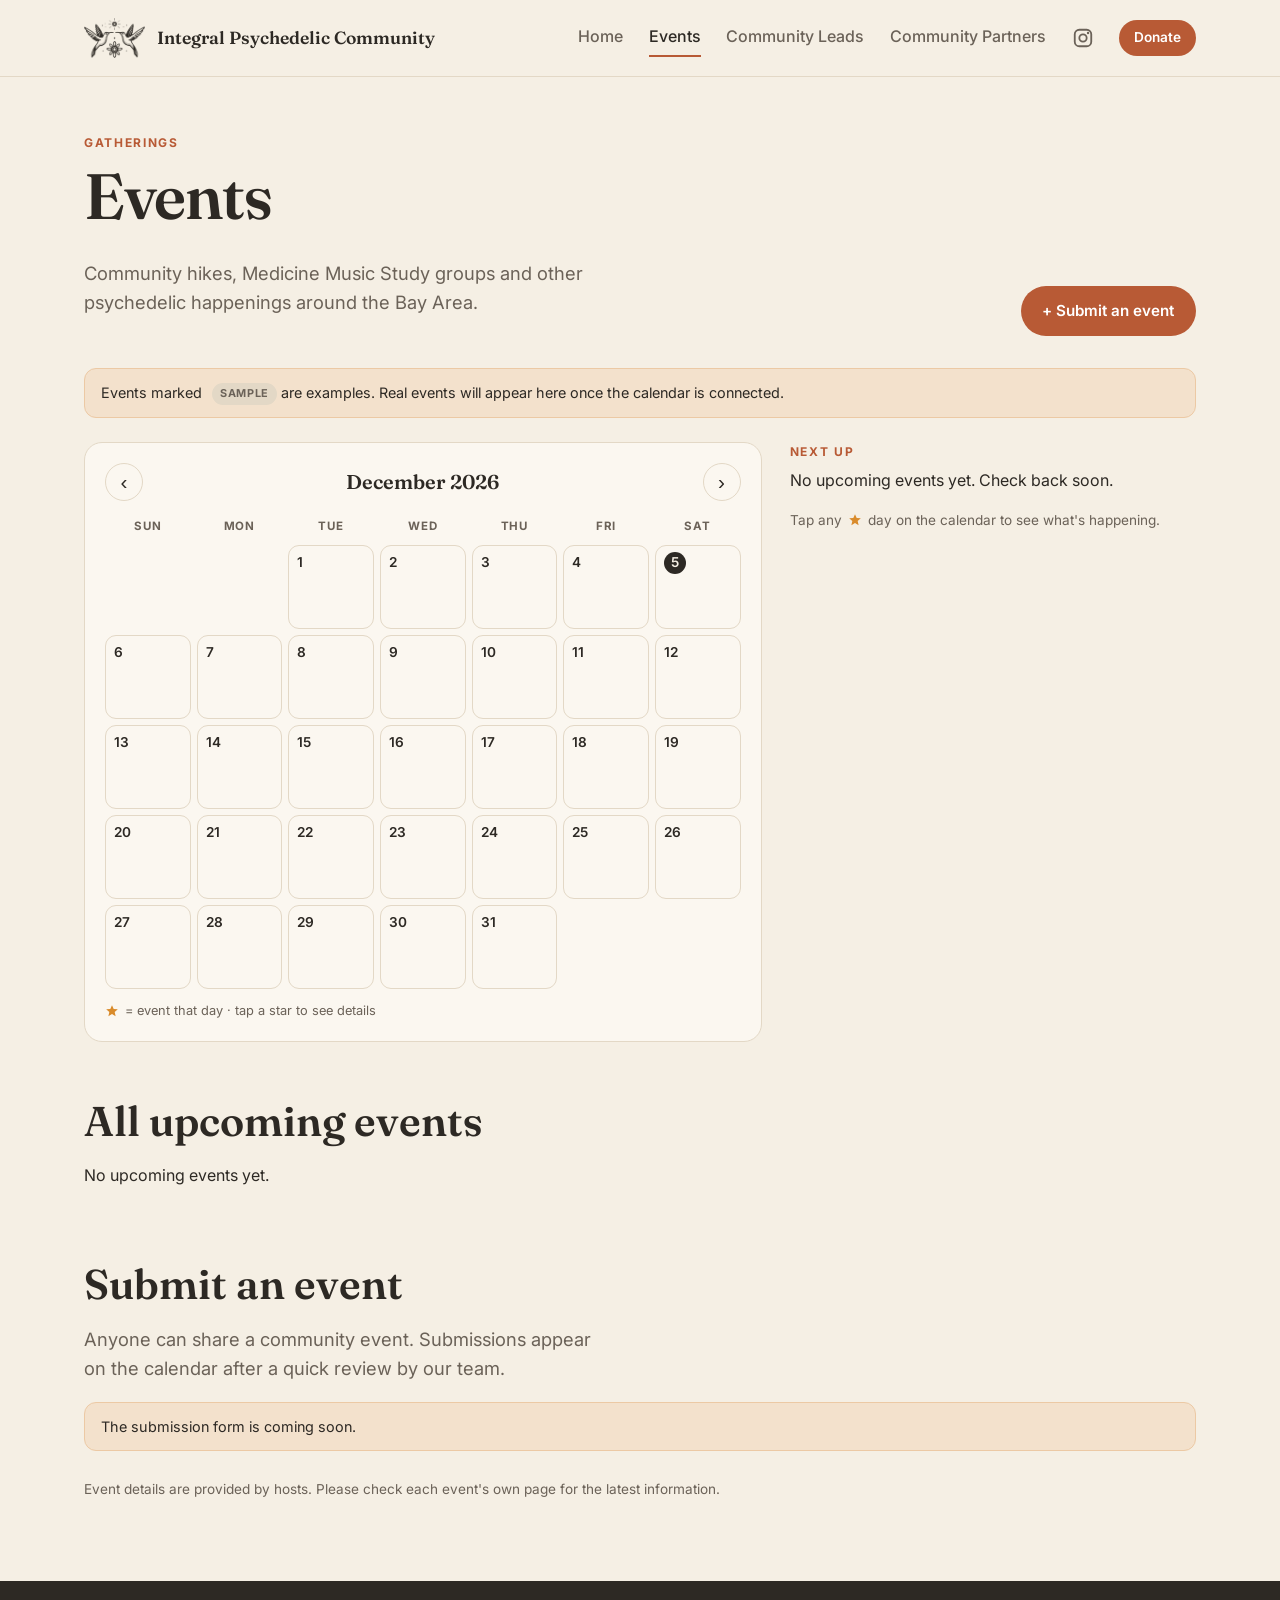
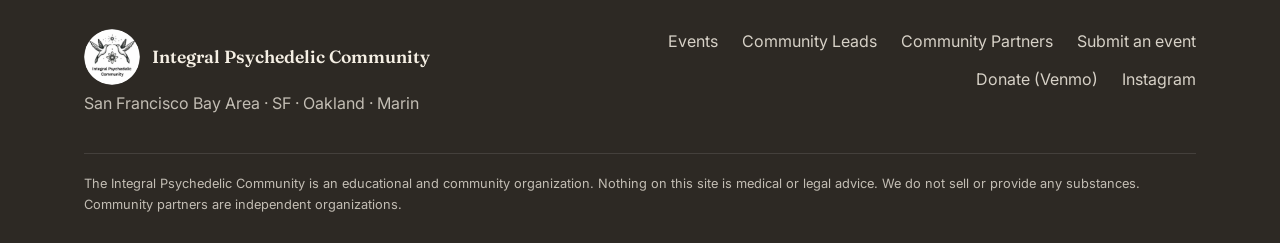
==== events.html @ b9d46e88 "Integral Psychedelic Community website: home, events, leads, partners Co-Authored-By: Devin AI <1582" ====
<!doctype html>
<html lang="en">
<head>
<meta charset="utf-8">
<meta name="viewport" content="width=device-width,initial-scale=1">
<title>Events | Integral Psychedelic Community</title>
<meta name="description" content="Upcoming psychedelic community events in the San Francisco Bay Area: community hikes in SF and Marin, Medicine Music Study groups in Oakland and Marin, and more.">
<meta property="og:type" content="website">
<meta property="og:site_name" content="Integral Psychedelic Community">
<meta property="og:title" content="Events | Integral Psychedelic Community">
<meta property="og:description" content="Upcoming psychedelic community events in the San Francisco Bay Area: community hikes in SF and Marin, Medicine Music Study groups in Oakland and Marin, and more.">
<meta property="og:image" content="assets/og-image.jpg">
<link rel="icon" href="assets/favicon.ico" sizes="any">
<link rel="icon" type="image/png" href="assets/icon-32.png">
<link rel="apple-touch-icon" href="assets/icon-180.png">
<link rel="preconnect" href="https://fonts.googleapis.com"><link rel="preconnect" href="https://fonts.gstatic.com" crossorigin>
<link href="https://fonts.googleapis.com/css2?family=Fraunces:ital,opsz,wght@0,9..144,400;0,9..144,600;1,9..144,400&family=Inter:wght@400;500;600;700&display=swap" rel="stylesheet">
<link rel="stylesheet" href="assets/style.css">
<script src="assets/site.js" defer></script>
</head>
<body>
<header class="site-header"><div class="wrap hdr">
  <a class="brand" href="index.html"><img src="assets/mark.png" alt="" width="61" height="40"><span>Integral Psychedelic Community</span></a>
  <button class="burger" aria-label="Open menu">☰</button>
  <nav class="nav" aria-label="Main"><a href="index.html">Home</a><a href="events.html" aria-current="page">Events</a><a href="leads.html">Community Leads</a><a href="partners.html">Community Partners</a><a class="insta" href="https://www.instagram.com/integral.psych3delic/" target="_blank" rel="noopener" aria-label="Instagram"><svg viewBox="0 0 24 24" width="22" height="22" aria-hidden="true"><rect x="3" y="3" width="18" height="18" rx="5" fill="none" stroke="currentColor" stroke-width="2"/><circle cx="12" cy="12" r="4" fill="none" stroke="currentColor" stroke-width="2"/><circle cx="17.5" cy="6.5" r="1.3" fill="currentColor"/></svg></a><a class="btn btn-sm btn-primary" href="https://venmo.com/u/hummingbirdmagic" target="_blank" rel="noopener">Donate</a></nav>
</div></header>
<main>
<div class="wrap">
  <div class="page-head"><div><p class="eyebrow">Gatherings</p><h1>Events</h1><p class="lede">Community hikes, Medicine Music Study groups and other psychedelic happenings around the Bay Area.</p></div>
  <a class="btn btn-primary" href="#submit">+ Submit an event</a></div>
  <p class="notice">Events marked <span class="tag">Sample</span> are examples. Real events will appear here once the calendar is connected.</p>
  <div class="events-split"><div id="ev-cal"></div><div id="ev-detail" class="detail-panel"></div></div>
  <section class="all-events"><h2>All upcoming events</h2><div class="ev-list" id="ev-all"></div></section>
  <section id="submit" class="all-events"><h2>Submit an event</h2><p class="lede">Anyone can share a community event. Submissions appear on the calendar after a quick review by our team.</p><p class="notice">The submission form is coming soon.</p></section>
  <p class="fine">Event details are provided by hosts. Please check each event's own page for the latest information.</p>
</div>
</main>
<footer class="site-footer"><div class="wrap foot">
  <div><a class="brand" href="index.html"><img src="assets/logo-circle.png" alt="Integral Psychedelic Community logo" width="56" height="56"><span>Integral Psychedelic Community</span></a><p>San Francisco Bay Area · SF · Oakland · Marin</p></div>
  <div class="foot-links"><a href="events.html">Events</a><a href="leads.html">Community Leads</a><a href="partners.html">Community Partners</a><a href="events.html#submit">Submit an event</a><a href="https://venmo.com/u/hummingbirdmagic" target="_blank" rel="noopener">Donate (Venmo)</a><a href="https://www.instagram.com/integral.psych3delic/" target="_blank" rel="noopener">Instagram</a></div>
  <p class="disclaimer">The Integral Psychedelic Community is an educational and community organization. Nothing on this site is medical or legal advice. We do not sell or provide any substances. Community partners are independent organizations.</p>
</div></footer>
</body>
</html>
---- assets/style.css ----
:root{--bg:#f5efe4;--surface:#fbf7f0;--text:#2d2924;--muted:#6b6258;--primary:#b85a35;--primary-ink:#fff;--accent:#b85a35;--sage:#7d8f69;--forest:#3f4a34;--star:#d98b2b;--line:#e3d8c6;--radius:18px;--font-head:"Fraunces",Georgia,serif;--font-body:"Inter",system-ui,sans-serif;--event-bg:#f3e1cc;--shadow:0 10px 30px rgba(80,50,20,.12)}
*{box-sizing:border-box}html{scroll-behavior:smooth}
body{margin:0;background:var(--bg);color:var(--text);font-family:var(--font-body);line-height:1.6;-webkit-font-smoothing:antialiased}
h1,h2,h3,h4{font-family:var(--font-head);line-height:1.15;margin:0 0 .4em;font-weight:600}
h1{font-size:clamp(2.4rem,5.4vw,4rem);letter-spacing:-.02em}h2{font-size:clamp(1.8rem,3.5vw,2.6rem)}h3{font-size:1.25rem}
a{color:inherit}p{margin:0 0 1em}img{max-width:100%;height:auto;display:block}
.wrap{max-width:1160px;margin:0 auto;padding:0 24px}
.eyebrow{text-transform:uppercase;letter-spacing:.14em;font-size:.75rem;font-weight:700;color:var(--accent);margin:0 0 .6em}
.lede{font-size:1.15rem;color:var(--muted);max-width:44ch}
.btn{display:inline-flex;align-items:center;gap:.4em;padding:.7em 1.3em;border-radius:999px;text-decoration:none;font-weight:600;border:2px solid transparent;transition:transform .15s;cursor:pointer;font-size:.95rem;white-space:nowrap}
.btn:hover{transform:translateY(-2px)}
.btn-primary{background:var(--primary);color:var(--primary-ink)}
.btn-ghost{border-color:currentColor;color:var(--text);background:transparent}
.btn-light{background:var(--bg);color:var(--forest)}
.btn-sm{padding:.4em .95em;font-size:.85rem}.btn-lg{padding:.9em 1.6em;font-size:1.05rem}
.site-header{position:sticky;top:0;z-index:10;background:rgba(245,239,228,.92);border-bottom:1px solid var(--line);backdrop-filter:blur(10px)}
.hdr{display:flex;align-items:center;justify-content:space-between;height:76px}
.brand{display:flex;align-items:center;gap:.7em;text-decoration:none;font-family:var(--font-head);font-weight:600;font-size:1.1rem}
.brand img{height:40px;width:auto}
.nav{display:flex;align-items:center;gap:1.6em}
.nav a:not(.btn){text-decoration:none;font-weight:500;color:var(--muted);padding:.3em 0;border-bottom:2px solid transparent}
.nav a[aria-current],.nav a:not(.btn):hover{color:var(--text);border-color:var(--accent)}
.burger{display:none;background:none;border:0;font-size:1.6rem;color:var(--text);cursor:pointer}
.hero{padding:64px 0 40px}
.hero-inner{display:grid;grid-template-columns:1.15fr .85fr;gap:48px;align-items:center}
.cta-row{display:flex;gap:12px;flex-wrap:wrap;margin-top:28px}
.hero-logo{background:var(--surface);border-radius:240px 240px var(--radius) var(--radius);padding:48px 36px 40px;border:1px solid var(--line);box-shadow:var(--shadow)}
.hero-logo img{width:100%;max-width:380px;margin:0 auto}
.mission{margin:80px auto;max-width:860px;text-align:center}
.mission blockquote{margin:0;font-family:var(--font-head);font-style:italic;color:var(--forest);font-size:clamp(1.35rem,2.5vw,1.9rem);line-height:1.4}
.gather{margin:80px 0}
.gather-grid{display:grid;grid-template-columns:repeat(3,1fr);gap:20px;margin-top:24px}
.gather-card{padding:28px;border-radius:var(--radius);background:var(--surface);border:1px solid var(--line)}
.gather-card .ico{font-size:1.7rem;color:var(--sage);display:block;margin-bottom:10px}
.gather-card p{color:var(--muted);margin:0}
.where{display:inline-block;margin-top:12px;font-size:.82rem;font-weight:600;color:var(--sage)}
.cards3{display:grid;grid-template-columns:repeat(3,1fr);gap:20px;margin:80px 0}
.tile{position:relative;display:block;padding:28px;border-radius:var(--radius);background:var(--surface);border:1px solid var(--line);text-decoration:none;transition:transform .2s,box-shadow .2s}
.tile:hover{transform:translateY(-4px);box-shadow:var(--shadow)}
.tile-ico{font-size:1.8rem;color:var(--accent);display:block;margin-bottom:12px;line-height:1}.tile-ico .star{width:30px;height:30px}
.tile p{color:var(--muted);margin:0}.arrow{position:absolute;right:24px;top:24px;font-size:1.3rem;color:var(--accent)}
.row-head{display:flex;justify-content:space-between;align-items:baseline;margin-bottom:20px;gap:12px}.row-head a{color:var(--accent);font-weight:600;text-decoration:none}
.upnext{margin:80px 0}
.ev-list{display:grid;gap:14px}
.ev-card{display:flex;gap:18px;padding:20px;background:var(--surface);border:1px solid var(--line);border-radius:var(--radius)}
.ev-date{flex:none;width:64px;height:72px;border-radius:12px;background:var(--sage);color:#fff;display:flex;flex-direction:column;align-items:center;justify-content:center;line-height:1}
.ev-mon{font-size:.72rem;text-transform:uppercase;letter-spacing:.1em;font-weight:700}.ev-num{font-size:1.7rem;font-weight:700;font-family:var(--font-head)}
.ev-title{font-size:1.15rem;margin:0 0 .2em}.ev-meta{color:var(--accent);font-weight:600;font-size:.88rem;margin:0 0 .5em}.ev-desc{color:var(--muted);margin:0 0 .8em;font-size:.95rem}
.ev-actions{display:flex;gap:8px;flex-wrap:wrap}
.tag{display:inline-block;font-size:.68rem;font-weight:700;letter-spacing:.06em;text-transform:uppercase;padding:2px 8px;border-radius:999px;background:var(--line);color:var(--muted);vertical-align:middle;margin-left:6px;font-family:var(--font-body)}
.cta-band{display:grid;grid-template-columns:repeat(3,1fr);gap:28px;margin:80px 0 96px;padding:36px;border-radius:var(--radius);background:var(--forest);color:var(--bg)}
.cta-band p{opacity:.85}
.page-head{display:flex;justify-content:space-between;align-items:flex-end;gap:24px;flex-wrap:wrap;padding:56px 0 32px}
.notice{background:var(--event-bg);border:1px solid #ecc9a4;border-radius:12px;padding:12px 16px;font-size:.9rem;margin-bottom:24px}
.events-split{display:grid;grid-template-columns:1.25fr .75fr;gap:28px;align-items:start}
.cal{background:var(--surface);border:1px solid var(--line);border-radius:var(--radius);padding:20px}
.cal-head{display:flex;align-items:center;justify-content:space-between;margin-bottom:12px}.cal-head h3{margin:0}
.cal-nav{width:38px;height:38px;border-radius:50%;border:1px solid var(--line);background:transparent;color:var(--text);font-size:1.3rem;cursor:pointer}
.cal-grid{display:grid;grid-template-columns:repeat(7,1fr);gap:6px}
.cal-dow{text-align:center;font-size:.72rem;text-transform:uppercase;letter-spacing:.08em;color:var(--muted);padding:4px 0;font-weight:700}
.cal-day{position:relative;min-height:84px;border-radius:11px;border:1px solid var(--line);background:transparent;color:var(--text);text-align:left;padding:6px 8px;font:inherit;cursor:default;display:flex;flex-direction:column;align-items:flex-start;overflow:hidden}
.cal-day.empty{border:0}
.cal-num{font-size:.85rem;font-weight:600}
.cal-day.today .cal-num{background:var(--text);color:var(--bg);border-radius:999px;padding:0 7px}
.cal-day.has-event{cursor:pointer;background:var(--event-bg)}
.cal-day.has-event:hover{transform:scale(1.04);box-shadow:var(--shadow)}
.cal-day.selected{outline:3px solid var(--accent);outline-offset:-1px}
.star{width:20px;height:20px;fill:var(--star)}
.cal-day .star{position:absolute;top:6px;right:6px}
.cal-count{position:absolute;top:22px;right:4px;font-size:.62rem;font-weight:700;background:var(--accent);color:#fff;border-radius:999px;padding:0 5px}
.cal-peek{margin-top:auto;font-size:.68rem;line-height:1.25;color:var(--muted);display:-webkit-box;-webkit-line-clamp:2;-webkit-box-orient:vertical;overflow:hidden}
.cal-legend{font-size:.8rem;color:var(--muted);margin:12px 0 0;display:flex;align-items:center;gap:6px}.cal-legend .star{width:14px;height:14px}
.detail-panel{position:sticky;top:100px}
.detail-panel .ev-card{flex-direction:column;margin-bottom:12px}
.hint{color:var(--muted);font-size:.85rem;display:flex;gap:6px;align-items:center;margin-top:12px}.hint .star{width:14px;height:14px}
.all-events{margin:56px 0 0}
.fine{color:var(--muted);font-size:.85rem;margin:28px 0 80px}
.leads{display:grid;grid-template-columns:1fr 1fr;gap:24px;padding-bottom:96px}
.lead{display:flex;gap:24px;padding:28px;background:var(--surface);border:1px solid var(--line);border-radius:var(--radius)}
.lead h3{margin:0}.role{color:var(--accent);font-weight:600;font-size:.9rem;margin:.1em 0 .6em}.lead p{color:var(--muted)}
.lead-photo{width:140px;height:140px;border-radius:50%;flex:none;background:repeating-linear-gradient(135deg,#e2d3bc 0 12px,#ddcbb0 12px 24px);display:flex;align-items:center;justify-content:center;color:#8a7a63;font-size:.72rem;letter-spacing:.1em;text-transform:uppercase;overflow:hidden}
.link{color:var(--accent);font-weight:600;text-decoration:none}
.partners{display:grid;grid-template-columns:repeat(3,1fr);gap:24px;padding-bottom:96px}
.partner{display:flex;flex-direction:column;background:var(--surface);border:1px solid var(--line);border-radius:var(--radius);overflow:hidden;transition:transform .2s,box-shadow .2s}
.partner:hover{transform:translateY(-4px);box-shadow:var(--shadow)}
.partner-shot{display:block;aspect-ratio:16/10;overflow:hidden;border-bottom:1px solid var(--line)}
.partner-shot img{width:100%;height:100%;object-fit:cover;object-position:top}
.partner-body{padding:22px 24px 26px;display:flex;flex-direction:column;flex:1}
.partner-body h3{margin:0}.partner-org{color:var(--sage);font-weight:600;font-size:.9rem;margin:.15em 0 .3em}
.partner-tags{font-size:.78rem;color:var(--accent);font-weight:600;margin-bottom:.8em}
.partner-body p{color:var(--muted);font-size:.95rem}
.partner-body .btn{margin-top:auto;align-self:flex-start}
.site-footer{background:var(--text);color:var(--bg);padding:48px 0 28px}
.foot{display:grid;grid-template-columns:1fr 1.4fr;gap:24px}.foot p{opacity:.75;margin:.4em 0 0}
.foot .brand img{height:56px;border-radius:50%}
.foot-links{display:flex;flex-wrap:wrap;gap:12px 24px;justify-content:flex-end;align-content:start}.foot-links a{text-decoration:none;opacity:.85}.foot-links a:hover{opacity:1;text-decoration:underline}
.disclaimer{grid-column:1/-1;font-size:.8rem;border-top:1px solid rgba(255,255,255,.15);padding-top:20px;margin-top:12px!important}
@media (max-width:860px){
  .burger{display:block}.nav{display:none;position:absolute;top:76px;left:0;right:0;flex-direction:column;align-items:flex-start;padding:20px 24px;gap:14px;background:var(--bg);border-bottom:1px solid var(--line)}.nav.open{display:flex}
  .brand{font-size:1rem}.brand img{height:34px}
  .hero{padding-top:40px}.hero-inner,.events-split,.leads,.foot{grid-template-columns:1fr}
  .hero-logo{max-width:360px;margin:0 auto;padding:32px 24px}
  .cards3,.cta-band,.partners,.gather-grid{grid-template-columns:1fr}
  .cal{padding:14px}.cal-grid{gap:4px}.cal-day{min-height:50px;padding:4px}.cal-peek{display:none}.cal-day .star{top:auto;bottom:5px;right:auto;left:50%;transform:translateX(-50%);width:16px;height:16px}.cal-count{top:3px;right:3px}
  .lead{flex-direction:column;align-items:center;text-align:center}.foot-links{justify-content:flex-start}.detail-panel{position:static}
}
.nav a.insta{display:flex;color:var(--muted);border:0;padding:0}.nav a.insta:hover{color:var(--accent)}
.gather-card .ico svg{width:30px;height:30px;stroke:currentColor;fill:none;stroke-width:1.8;stroke-linecap:round;stroke-linejoin:round}
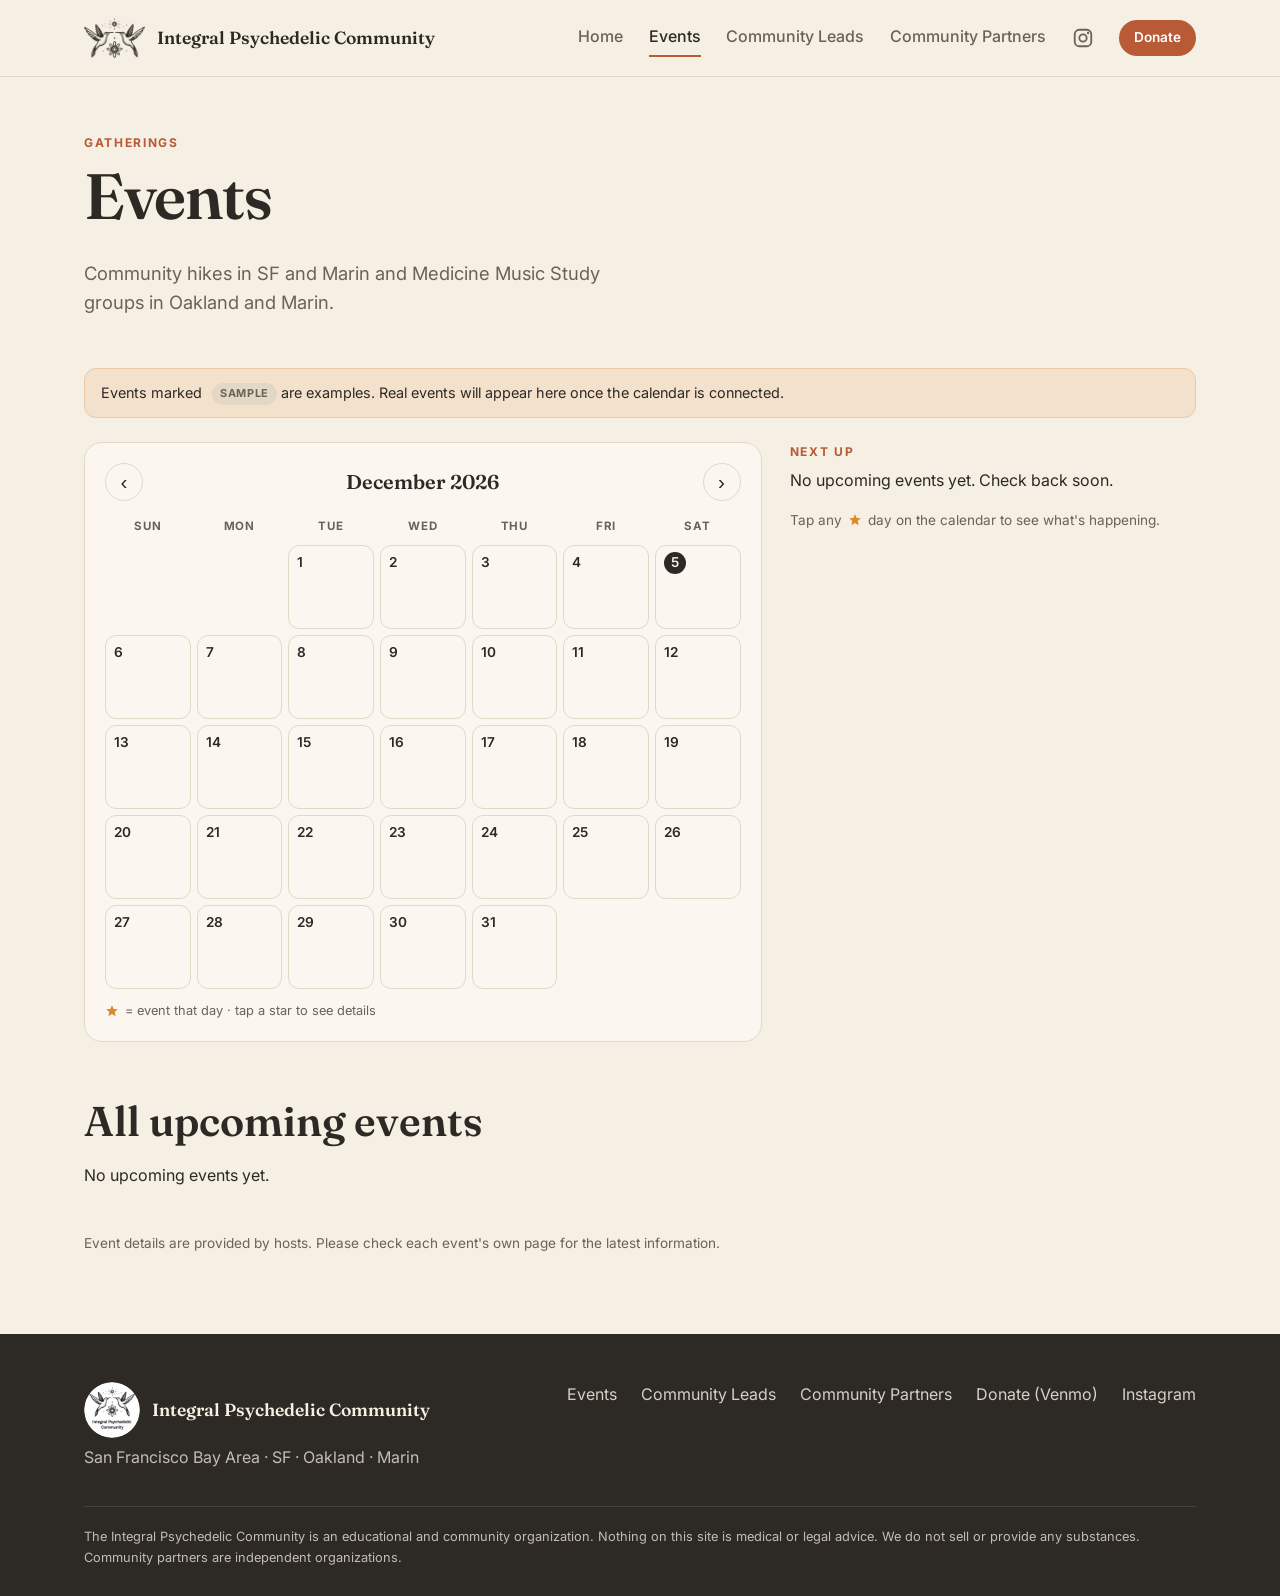
==== commit 95a495d3: "Remove Bay Area happenings card and public event submission Co-Authored-By: Devin AI <158243242+devi" ====
--- a/events.html
+++ b/events.html
@@ -26,18 +26,16 @@
 </div></header>
 <main>
 <div class="wrap">
-  <div class="page-head"><div><p class="eyebrow">Gatherings</p><h1>Events</h1><p class="lede">Community hikes, Medicine Music Study groups and other psychedelic happenings around the Bay Area.</p></div>
-  <a class="btn btn-primary" href="#submit">+ Submit an event</a></div>
+  <div class="page-head"><div><p class="eyebrow">Gatherings</p><h1>Events</h1><p class="lede">Community hikes in SF and Marin and Medicine Music Study groups in Oakland and Marin.</p></div></div>
   <p class="notice">Events marked <span class="tag">Sample</span> are examples. Real events will appear here once the calendar is connected.</p>
   <div class="events-split"><div id="ev-cal"></div><div id="ev-detail" class="detail-panel"></div></div>
   <section class="all-events"><h2>All upcoming events</h2><div class="ev-list" id="ev-all"></div></section>
-  <section id="submit" class="all-events"><h2>Submit an event</h2><p class="lede">Anyone can share a community event. Submissions appear on the calendar after a quick review by our team.</p><p class="notice">The submission form is coming soon.</p></section>
   <p class="fine">Event details are provided by hosts. Please check each event's own page for the latest information.</p>
 </div>
 </main>
 <footer class="site-footer"><div class="wrap foot">
   <div><a class="brand" href="index.html"><img src="assets/logo-circle.png" alt="Integral Psychedelic Community logo" width="56" height="56"><span>Integral Psychedelic Community</span></a><p>San Francisco Bay Area · SF · Oakland · Marin</p></div>
-  <div class="foot-links"><a href="events.html">Events</a><a href="leads.html">Community Leads</a><a href="partners.html">Community Partners</a><a href="events.html#submit">Submit an event</a><a href="https://venmo.com/u/hummingbirdmagic" target="_blank" rel="noopener">Donate (Venmo)</a><a href="https://www.instagram.com/integral.psych3delic/" target="_blank" rel="noopener">Instagram</a></div>
+  <div class="foot-links"><a href="events.html">Events</a><a href="leads.html">Community Leads</a><a href="partners.html">Community Partners</a><a href="https://venmo.com/u/hummingbirdmagic" target="_blank" rel="noopener">Donate (Venmo)</a><a href="https://www.instagram.com/integral.psych3delic/" target="_blank" rel="noopener">Instagram</a></div>
   <p class="disclaimer">The Integral Psychedelic Community is an educational and community organization. Nothing on this site is medical or legal advice. We do not sell or provide any substances. Community partners are independent organizations.</p>
 </div></footer>
 </body>
--- a/assets/style.css
+++ b/assets/style.css
@@ -29,16 +29,19 @@
 .mission{margin:80px auto;max-width:860px;text-align:center}
 .mission blockquote{margin:0;font-family:var(--font-head);font-style:italic;color:var(--forest);font-size:clamp(1.35rem,2.5vw,1.9rem);line-height:1.4}
 .gather{margin:80px 0}
-.gather-grid{display:grid;grid-template-columns:repeat(3,1fr);gap:20px;margin-top:24px}
+.gather-grid{display:grid;grid-template-columns:repeat(2,1fr);gap:20px;margin-top:24px}
 .gather-card{padding:28px;border-radius:var(--radius);background:var(--surface);border:1px solid var(--line)}
 .gather-card .ico{font-size:1.7rem;color:var(--sage);display:block;margin-bottom:10px}
 .gather-card p{color:var(--muted);margin:0}
 .where{display:inline-block;margin-top:12px;font-size:.82rem;font-weight:600;color:var(--sage)}
-.cards3{display:grid;grid-template-columns:repeat(3,1fr);gap:20px;margin:80px 0}
-.tile{position:relative;display:block;padding:28px;border-radius:var(--radius);background:var(--surface);border:1px solid var(--line);text-decoration:none;transition:transform .2s,box-shadow .2s}
-.tile:hover{transform:translateY(-4px);box-shadow:var(--shadow)}
-.tile-ico{font-size:1.8rem;color:var(--accent);display:block;margin-bottom:12px;line-height:1}.tile-ico .star{width:30px;height:30px}
-.tile p{color:var(--muted);margin:0}.arrow{position:absolute;right:24px;top:24px;font-size:1.3rem;color:var(--accent)}
+.explore{margin:80px 0}
+.cards3{display:grid;grid-template-columns:repeat(3,1fr);gap:20px;margin-top:24px}
+.tile{position:relative;display:flex;flex-direction:column;padding:28px;border-radius:var(--radius);background:#f3e2d4;border:1.5px solid #e2bfa6;text-decoration:none;transition:transform .2s,box-shadow .2s,border-color .2s;cursor:pointer}
+.tile:hover,.tile:focus-visible{transform:translateY(-4px);box-shadow:var(--shadow);border-color:var(--accent)}
+.tile-ico{font-size:1.8rem;height:30px;color:var(--accent);display:block;margin-bottom:12px;line-height:1}.tile-ico .star{width:30px;height:30px}
+.tile p{color:var(--muted);margin:0 0 22px}
+.tile-cta{margin-top:auto;align-self:flex-start;display:inline-flex;gap:8px;align-items:center;padding:10px 18px;border-radius:999px;background:var(--accent);color:#fff;font-weight:600;font-size:.92rem;transition:gap .2s,background .2s}
+.tile:hover .tile-cta{gap:12px;background:#9e4a2a}
 .row-head{display:flex;justify-content:space-between;align-items:baseline;margin-bottom:20px;gap:12px}.row-head a{color:var(--accent);font-weight:600;text-decoration:none}
 .upnext{margin:80px 0}
 .ev-list{display:grid;gap:14px}
@@ -48,7 +51,7 @@
 .ev-title{font-size:1.15rem;margin:0 0 .2em}.ev-meta{color:var(--accent);font-weight:600;font-size:.88rem;margin:0 0 .5em}.ev-desc{color:var(--muted);margin:0 0 .8em;font-size:.95rem}
 .ev-actions{display:flex;gap:8px;flex-wrap:wrap}
 .tag{display:inline-block;font-size:.68rem;font-weight:700;letter-spacing:.06em;text-transform:uppercase;padding:2px 8px;border-radius:999px;background:var(--line);color:var(--muted);vertical-align:middle;margin-left:6px;font-family:var(--font-body)}
-.cta-band{display:grid;grid-template-columns:repeat(3,1fr);gap:28px;margin:80px 0 96px;padding:36px;border-radius:var(--radius);background:var(--forest);color:var(--bg)}
+.cta-band{display:grid;grid-template-columns:repeat(2,1fr);gap:28px;margin:80px 0 96px;padding:36px;border-radius:var(--radius);background:var(--forest);color:var(--bg)}
 .cta-band p{opacity:.85}
 .page-head{display:flex;justify-content:space-between;align-items:flex-end;gap:24px;flex-wrap:wrap;padding:56px 0 32px}
 .notice{background:var(--event-bg);border:1px solid #ecc9a4;border-radius:12px;padding:12px 16px;font-size:.9rem;margin-bottom:24px}
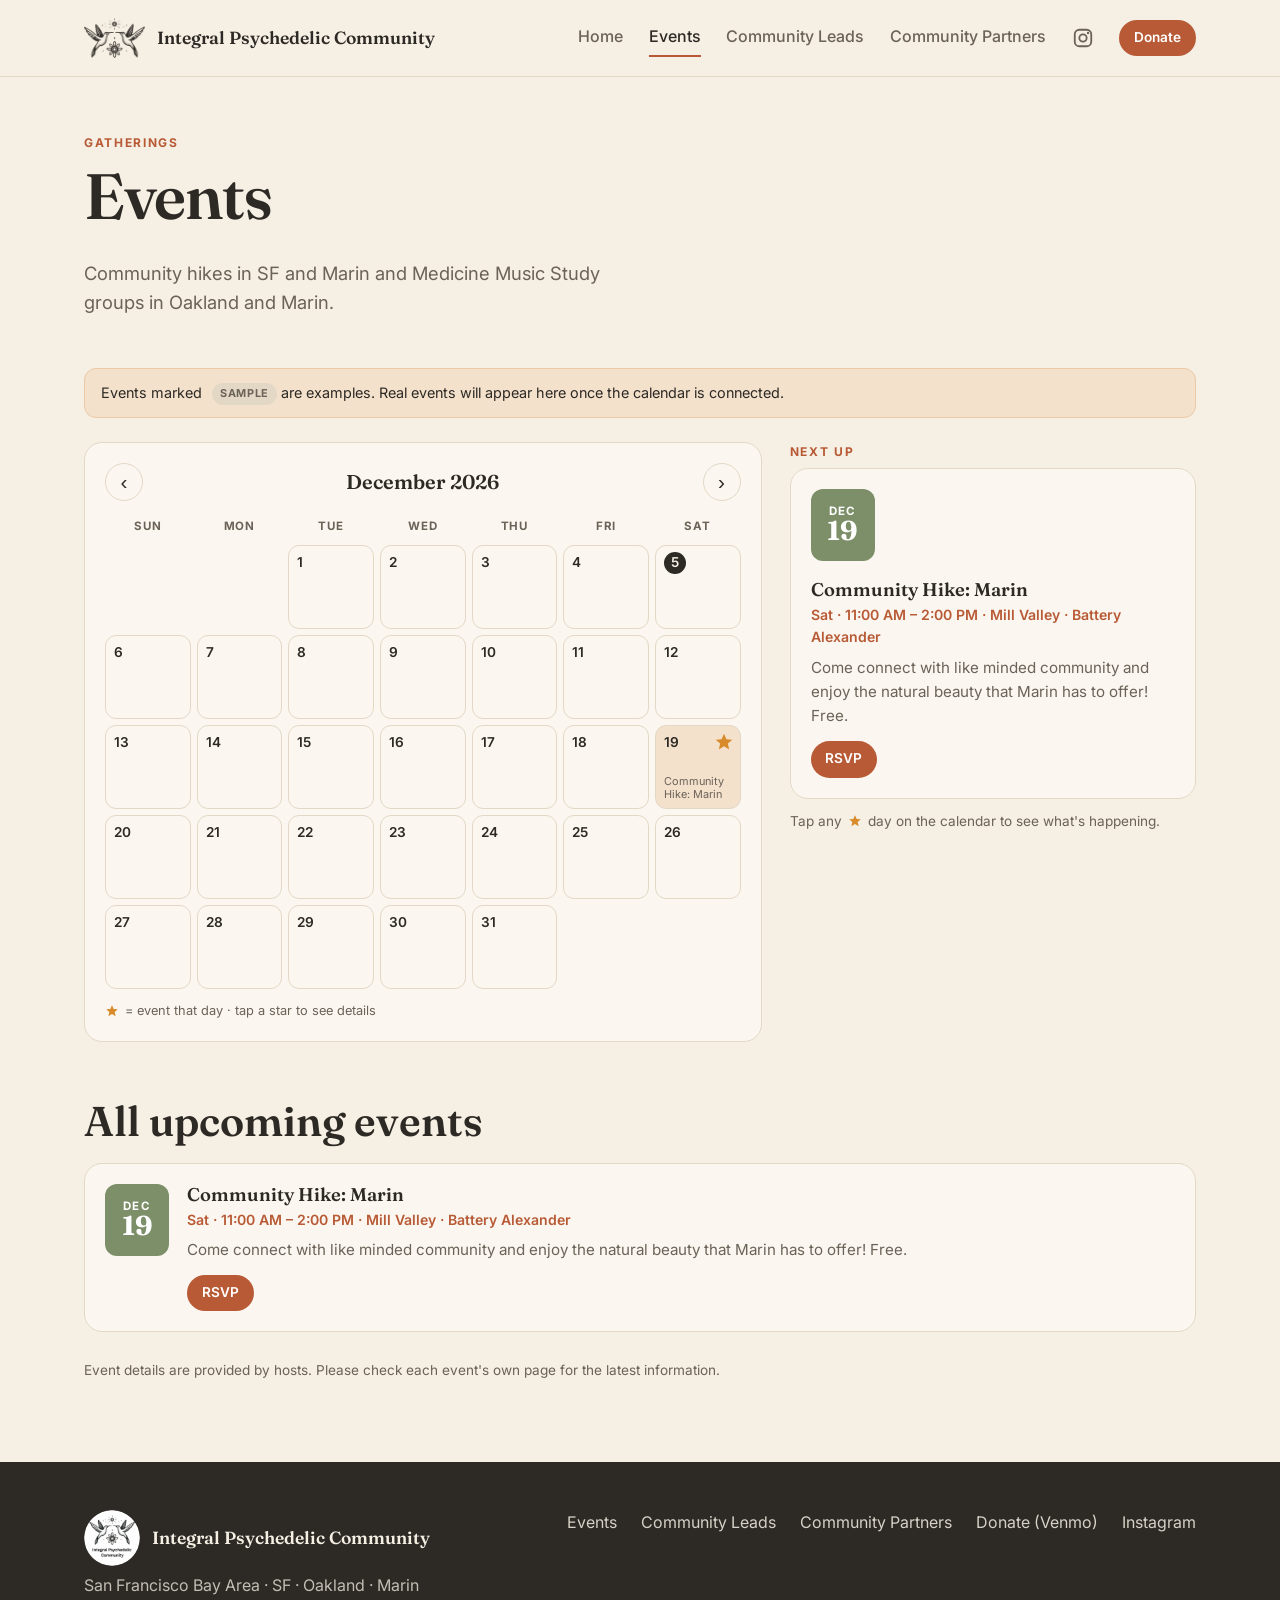
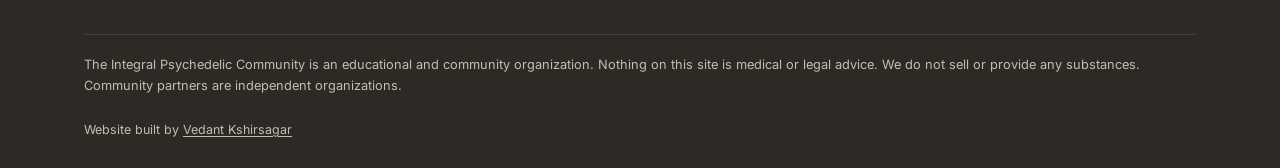
==== commit 70323198: "Add 'Website built by Vedant Kshirsagar' footer credit Co-Authored-By: Devin AI <158243242+devin-ai-" ====
--- a/events.html
+++ b/events.html
@@ -37,6 +37,7 @@
   <div><a class="brand" href="index.html"><img src="assets/logo-circle.png" alt="Integral Psychedelic Community logo" width="56" height="56"><span>Integral Psychedelic Community</span></a><p>San Francisco Bay Area · SF · Oakland · Marin</p></div>
   <div class="foot-links"><a href="events.html">Events</a><a href="leads.html">Community Leads</a><a href="partners.html">Community Partners</a><a href="https://venmo.com/u/hummingbirdmagic" target="_blank" rel="noopener">Donate (Venmo)</a><a href="https://www.instagram.com/integral.psych3delic/" target="_blank" rel="noopener">Instagram</a></div>
   <p class="disclaimer">The Integral Psychedelic Community is an educational and community organization. Nothing on this site is medical or legal advice. We do not sell or provide any substances. Community partners are independent organizations.</p>
+  <p class="credit">Website built by <a href="https://www.linkedin.com/in/vedant-kshirsagar/" target="_blank" rel="noopener">Vedant Kshirsagar</a></p>
 </div></footer>
 </body>
 </html>
--- a/assets/style.css
+++ b/assets/style.css
@@ -98,6 +98,7 @@
 .foot .brand img{height:56px;border-radius:50%}
 .foot-links{display:flex;flex-wrap:wrap;gap:12px 24px;justify-content:flex-end;align-content:start}.foot-links a{text-decoration:none;opacity:.85}.foot-links a:hover{opacity:1;text-decoration:underline}
 .disclaimer{grid-column:1/-1;font-size:.8rem;border-top:1px solid rgba(255,255,255,.15);padding-top:20px;margin-top:12px!important}
+.credit{grid-column:1/-1;font-size:.78rem;margin:0!important}.credit a{color:inherit;text-decoration:underline;text-underline-offset:2px}.credit a:hover{opacity:1;color:#fff}
 @media (max-width:860px){
   .burger{display:block}.nav{display:none;position:absolute;top:76px;left:0;right:0;flex-direction:column;align-items:flex-start;padding:20px 24px;gap:14px;background:var(--bg);border-bottom:1px solid var(--line)}.nav.open{display:flex}
   .brand{font-size:1rem}.brand img{height:34px}
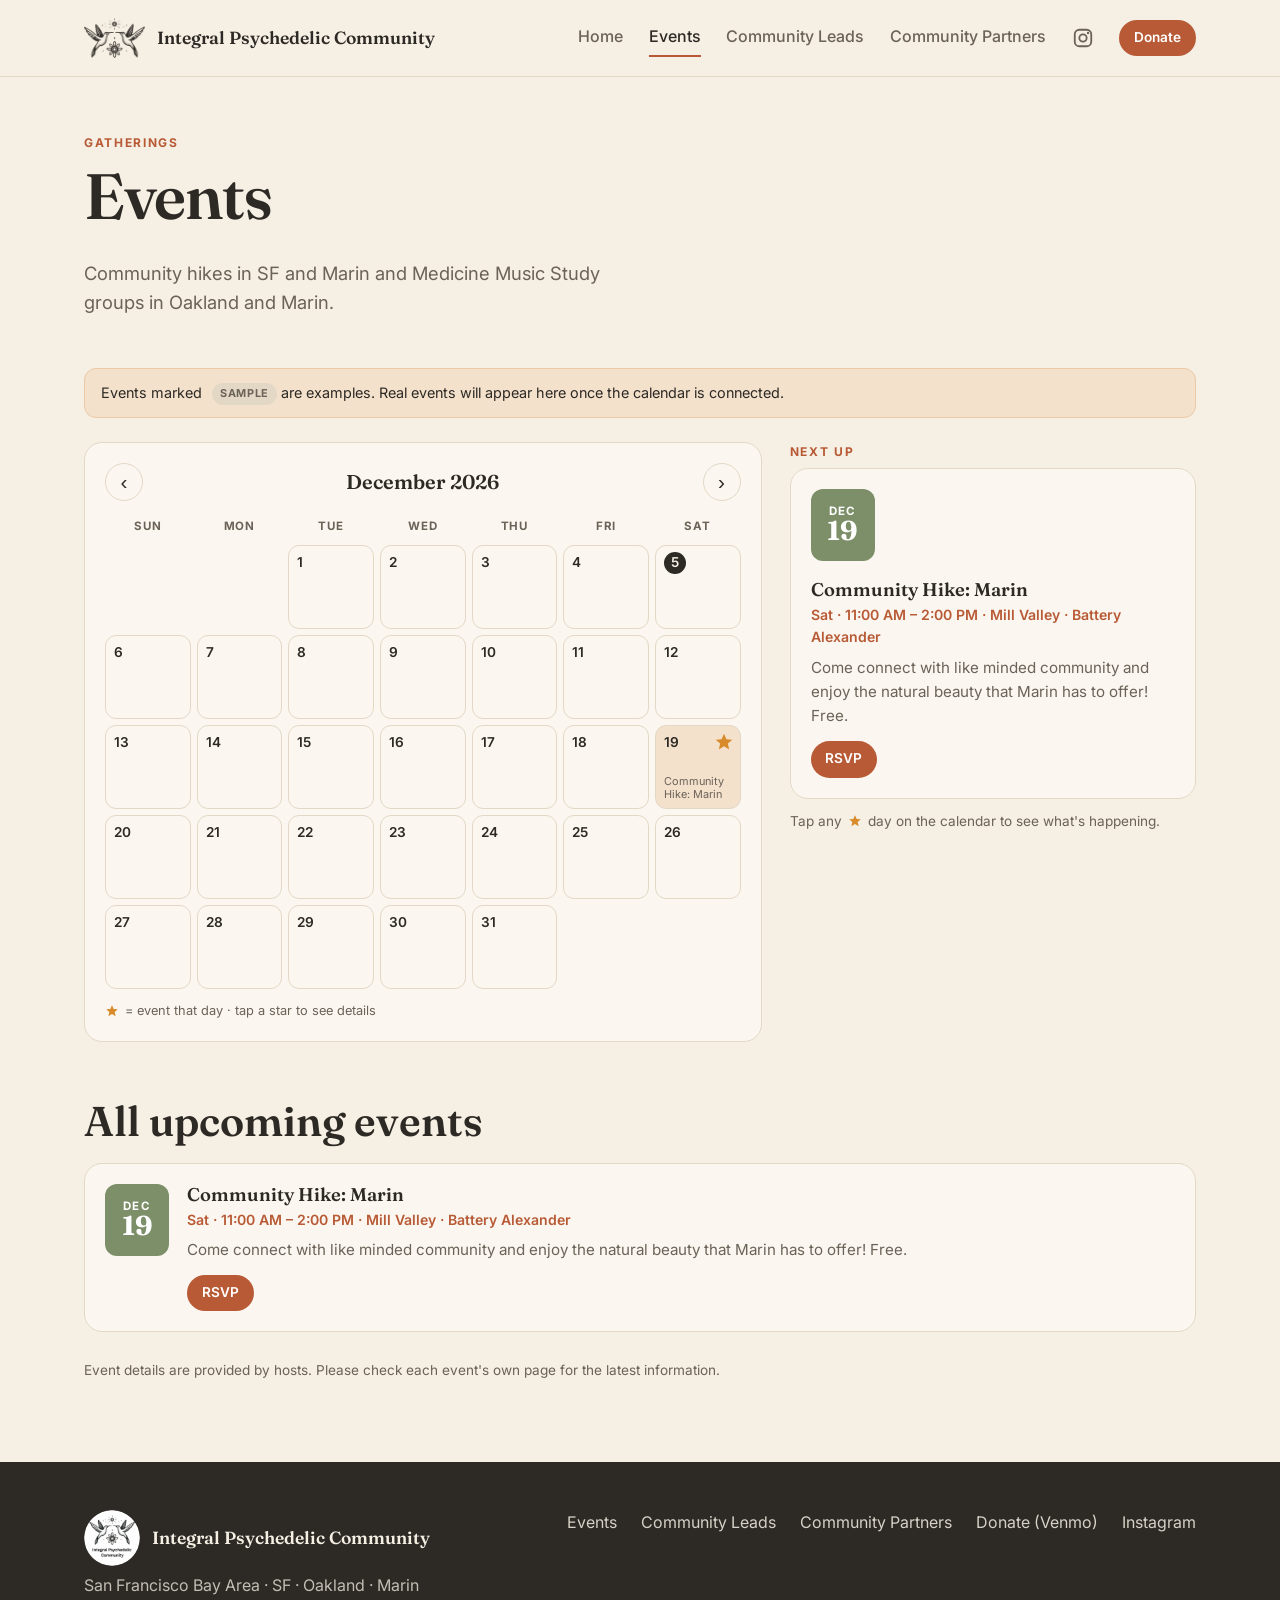
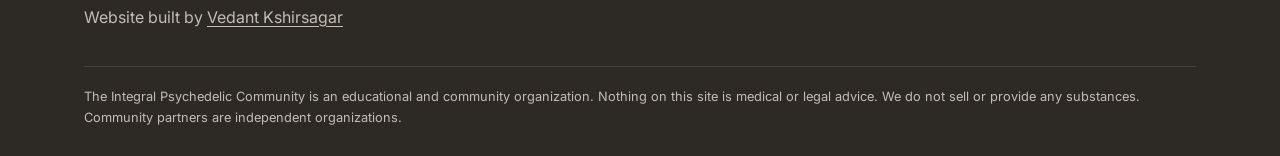
==== commit 15c22c59: "Move footer credit under location line, match its size Co-Authored-By: Devin AI <158243242+devin-ai-" ====
--- a/events.html
+++ b/events.html
@@ -34,10 +34,9 @@
 </div>
 </main>
 <footer class="site-footer"><div class="wrap foot">
-  <div><a class="brand" href="index.html"><img src="assets/logo-circle.png" alt="Integral Psychedelic Community logo" width="56" height="56"><span>Integral Psychedelic Community</span></a><p>San Francisco Bay Area · SF · Oakland · Marin</p></div>
+  <div><a class="brand" href="index.html"><img src="assets/logo-circle.png" alt="Integral Psychedelic Community logo" width="56" height="56"><span>Integral Psychedelic Community</span></a><p>San Francisco Bay Area · SF · Oakland · Marin</p><p class="credit">Website built by <a href="https://www.linkedin.com/in/vedant-kshirsagar/" target="_blank" rel="noopener">Vedant Kshirsagar</a></p></div>
   <div class="foot-links"><a href="events.html">Events</a><a href="leads.html">Community Leads</a><a href="partners.html">Community Partners</a><a href="https://venmo.com/u/hummingbirdmagic" target="_blank" rel="noopener">Donate (Venmo)</a><a href="https://www.instagram.com/integral.psych3delic/" target="_blank" rel="noopener">Instagram</a></div>
   <p class="disclaimer">The Integral Psychedelic Community is an educational and community organization. Nothing on this site is medical or legal advice. We do not sell or provide any substances. Community partners are independent organizations.</p>
-  <p class="credit">Website built by <a href="https://www.linkedin.com/in/vedant-kshirsagar/" target="_blank" rel="noopener">Vedant Kshirsagar</a></p>
 </div></footer>
 </body>
 </html>
--- a/assets/style.css
+++ b/assets/style.css
@@ -98,7 +98,7 @@
 .foot .brand img{height:56px;border-radius:50%}
 .foot-links{display:flex;flex-wrap:wrap;gap:12px 24px;justify-content:flex-end;align-content:start}.foot-links a{text-decoration:none;opacity:.85}.foot-links a:hover{opacity:1;text-decoration:underline}
 .disclaimer{grid-column:1/-1;font-size:.8rem;border-top:1px solid rgba(255,255,255,.15);padding-top:20px;margin-top:12px!important}
-.credit{grid-column:1/-1;font-size:.78rem;margin:0!important}.credit a{color:inherit;text-decoration:underline;text-underline-offset:2px}.credit a:hover{opacity:1;color:#fff}
+.credit a{color:inherit;text-decoration:underline;text-underline-offset:3px}.credit a:hover{color:#fff}
 @media (max-width:860px){
   .burger{display:block}.nav{display:none;position:absolute;top:76px;left:0;right:0;flex-direction:column;align-items:flex-start;padding:20px 24px;gap:14px;background:var(--bg);border-bottom:1px solid var(--line)}.nav.open{display:flex}
   .brand{font-size:1rem}.brand img{height:34px}
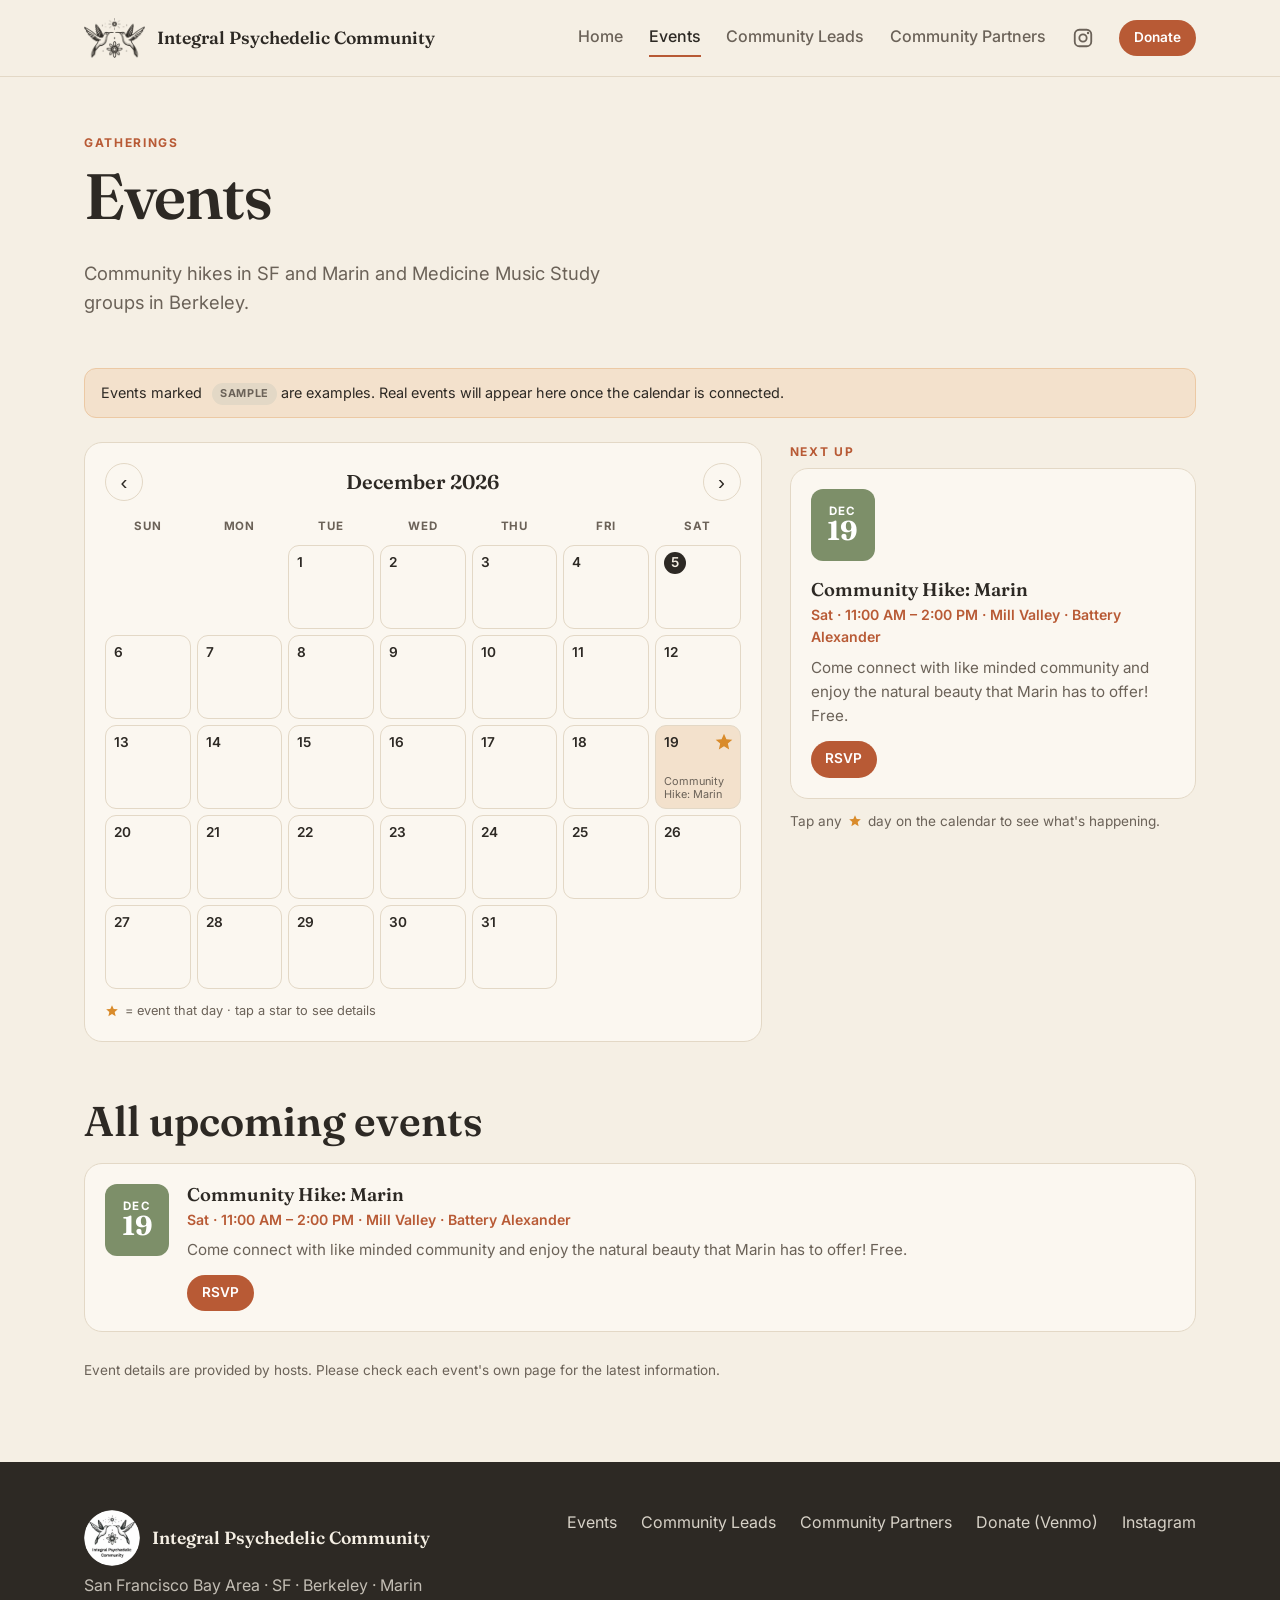
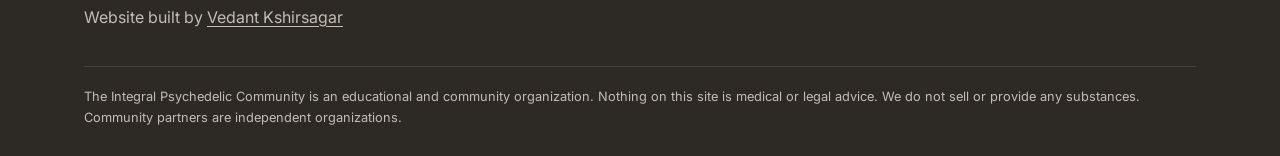
==== commit 116529a4: "Add community lead bios and photos, show Ronin Rao only on partners, move study group to Berkeley, s" ====
--- a/events.html
+++ b/events.html
@@ -4,11 +4,11 @@
 <meta charset="utf-8">
 <meta name="viewport" content="width=device-width,initial-scale=1">
 <title>Events | Integral Psychedelic Community</title>
-<meta name="description" content="Upcoming psychedelic community events in the San Francisco Bay Area: community hikes in SF and Marin, Medicine Music Study groups in Oakland and Marin, and more.">
+<meta name="description" content="Upcoming psychedelic community events in the San Francisco Bay Area: community hikes in SF and Marin, Medicine Music Study groups in Berkeley, and more.">
 <meta property="og:type" content="website">
 <meta property="og:site_name" content="Integral Psychedelic Community">
 <meta property="og:title" content="Events | Integral Psychedelic Community">
-<meta property="og:description" content="Upcoming psychedelic community events in the San Francisco Bay Area: community hikes in SF and Marin, Medicine Music Study groups in Oakland and Marin, and more.">
+<meta property="og:description" content="Upcoming psychedelic community events in the San Francisco Bay Area: community hikes in SF and Marin, Medicine Music Study groups in Berkeley, and more.">
 <meta property="og:image" content="assets/og-image.jpg">
 <link rel="icon" href="assets/favicon.ico" sizes="any">
 <link rel="icon" type="image/png" href="assets/icon-32.png">
@@ -26,15 +26,15 @@
 </div></header>
 <main>
 <div class="wrap">
-  <div class="page-head"><div><p class="eyebrow">Gatherings</p><h1>Events</h1><p class="lede">Community hikes in SF and Marin and Medicine Music Study groups in Oakland and Marin.</p></div></div>
-  <p class="notice">Events marked <span class="tag">Sample</span> are examples. Real events will appear here once the calendar is connected.</p>
+  <div class="page-head"><div><p class="eyebrow">Gatherings</p><h1>Events</h1><p class="lede">Community hikes in SF and Marin and Medicine Music Study groups in Berkeley.</p></div></div>
+  <p class="notice" id="sample-note">Events marked <span class="tag">Sample</span> are examples. Real events will appear here once the calendar is connected.</p>
   <div class="events-split"><div id="ev-cal"></div><div id="ev-detail" class="detail-panel"></div></div>
   <section class="all-events"><h2>All upcoming events</h2><div class="ev-list" id="ev-all"></div></section>
   <p class="fine">Event details are provided by hosts. Please check each event's own page for the latest information.</p>
 </div>
 </main>
 <footer class="site-footer"><div class="wrap foot">
-  <div><a class="brand" href="index.html"><img src="assets/logo-circle.png" alt="Integral Psychedelic Community logo" width="56" height="56"><span>Integral Psychedelic Community</span></a><p>San Francisco Bay Area · SF · Oakland · Marin</p><p class="credit">Website built by <a href="https://www.linkedin.com/in/vedant-kshirsagar/" target="_blank" rel="noopener">Vedant Kshirsagar</a></p></div>
+  <div><a class="brand" href="index.html"><img src="assets/logo-circle.png" alt="Integral Psychedelic Community logo" width="56" height="56"><span>Integral Psychedelic Community</span></a><p>San Francisco Bay Area · SF · Berkeley · Marin</p><p class="credit">Website built by <a href="https://www.linkedin.com/in/vedant-kshirsagar/" target="_blank" rel="noopener">Vedant Kshirsagar</a></p></div>
   <div class="foot-links"><a href="events.html">Events</a><a href="leads.html">Community Leads</a><a href="partners.html">Community Partners</a><a href="https://venmo.com/u/hummingbirdmagic" target="_blank" rel="noopener">Donate (Venmo)</a><a href="https://www.instagram.com/integral.psych3delic/" target="_blank" rel="noopener">Instagram</a></div>
   <p class="disclaimer">The Integral Psychedelic Community is an educational and community organization. Nothing on this site is medical or legal advice. We do not sell or provide any substances. Community partners are independent organizations.</p>
 </div></footer>
--- a/assets/style.css
+++ b/assets/style.css
@@ -78,10 +78,11 @@
 .hint{color:var(--muted);font-size:.85rem;display:flex;gap:6px;align-items:center;margin-top:12px}.hint .star{width:14px;height:14px}
 .all-events{margin:56px 0 0}
 .fine{color:var(--muted);font-size:.85rem;margin:28px 0 80px}
-.leads{display:grid;grid-template-columns:1fr 1fr;gap:24px;padding-bottom:96px}
-.lead{display:flex;gap:24px;padding:28px;background:var(--surface);border:1px solid var(--line);border-radius:var(--radius)}
-.lead h3{margin:0}.role{color:var(--accent);font-weight:600;font-size:.9rem;margin:.1em 0 .6em}.lead p{color:var(--muted)}
-.lead-photo{width:140px;height:140px;border-radius:50%;flex:none;background:repeating-linear-gradient(135deg,#e2d3bc 0 12px,#ddcbb0 12px 24px);display:flex;align-items:center;justify-content:center;color:#8a7a63;font-size:.72rem;letter-spacing:.1em;text-transform:uppercase;overflow:hidden}
+.leads{display:grid;grid-template-columns:1fr;gap:28px;padding-bottom:96px}
+.lead{display:flex;gap:36px;padding:32px;align-items:flex-start;background:var(--surface);border:1px solid var(--line);border-radius:var(--radius)}
+.lead h3{margin:0}.pronouns{font-family:Inter,sans-serif;font-size:.95rem;font-weight:400;color:var(--muted)}.lead-body{flex:1;min-width:0}.lead-body a:not(.btn){color:var(--accent);font-weight:600}.lead-links{display:flex;flex-wrap:wrap;gap:10px;margin-top:18px}.role{color:var(--accent);font-weight:600;font-size:.9rem;margin:.1em 0 .6em}.lead p{color:var(--muted)}
+.lead-photo{width:280px;height:280px;border-radius:12px;flex:none;object-fit:cover;box-shadow:var(--shadow)}
+.lead-photo-empty{background:#1f3a2c;border:3px double #c9a55c;color:#e9d9b0;display:flex;flex-direction:column;align-items:center;justify-content:center;gap:6px;font-family:Fraunces,serif;font-size:1.6rem;letter-spacing:.12em;text-transform:uppercase}.lead-photo-empty small{font-family:Inter,sans-serif;font-size:.75rem;letter-spacing:.1em;opacity:.8}
 .link{color:var(--accent);font-weight:600;text-decoration:none}
 .partners{display:grid;grid-template-columns:repeat(3,1fr);gap:24px;padding-bottom:96px}
 .partner{display:flex;flex-direction:column;background:var(--surface);border:1px solid var(--line);border-radius:var(--radius);overflow:hidden;transition:transform .2s,box-shadow .2s}
@@ -106,7 +107,7 @@
   .hero-logo{max-width:360px;margin:0 auto;padding:32px 24px}
   .cards3,.cta-band,.partners,.gather-grid{grid-template-columns:1fr}
   .cal{padding:14px}.cal-grid{gap:4px}.cal-day{min-height:50px;padding:4px}.cal-peek{display:none}.cal-day .star{top:auto;bottom:5px;right:auto;left:50%;transform:translateX(-50%);width:16px;height:16px}.cal-count{top:3px;right:3px}
-  .lead{flex-direction:column;align-items:center;text-align:center}.foot-links{justify-content:flex-start}.detail-panel{position:static}
+  .lead{flex-direction:column;align-items:center;padding:22px;gap:20px}.lead-photo{width:100%;max-width:340px;height:auto;aspect-ratio:1}.lead-body{width:100%}.foot-links{justify-content:flex-start}.detail-panel{position:static}
 }
 .nav a.insta{display:flex;color:var(--muted);border:0;padding:0}.nav a.insta:hover{color:var(--accent)}
 .gather-card .ico svg{width:30px;height:30px;stroke:currentColor;fill:none;stroke-width:1.8;stroke-linecap:round;stroke-linejoin:round}
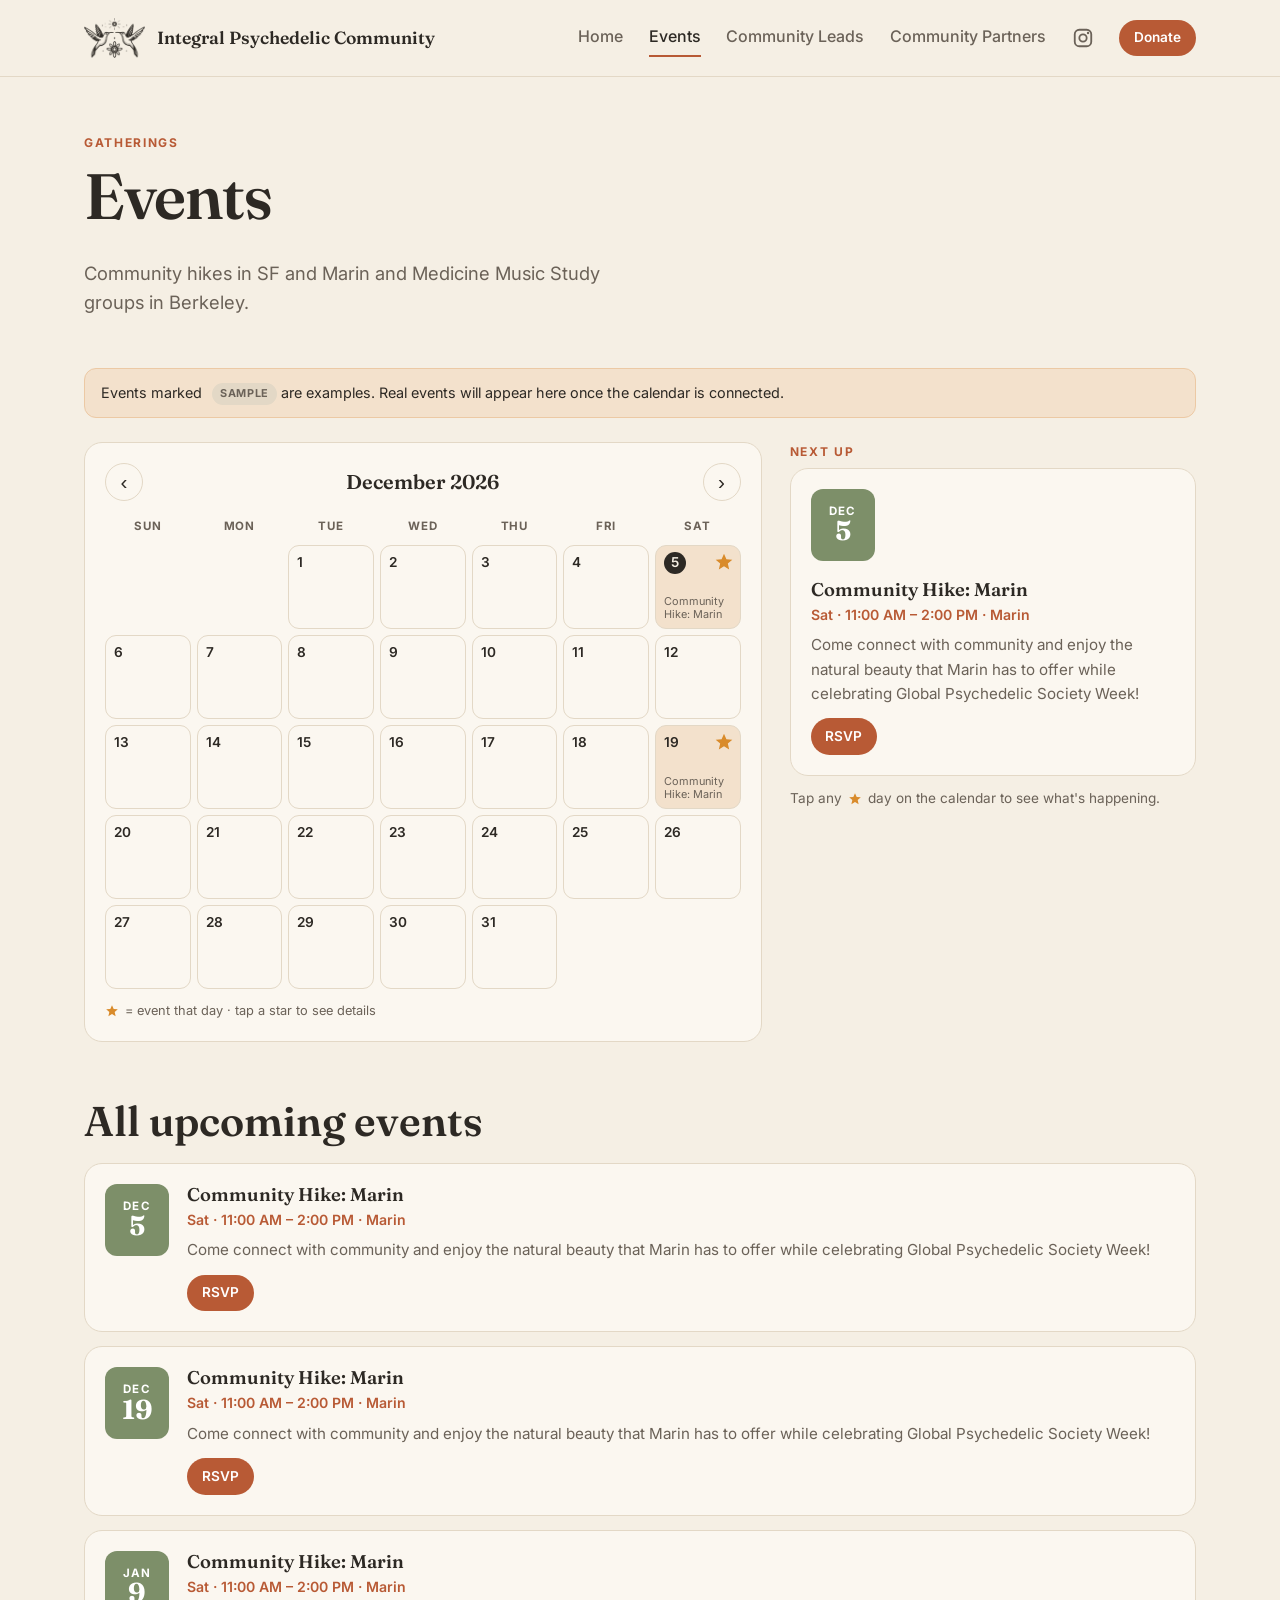
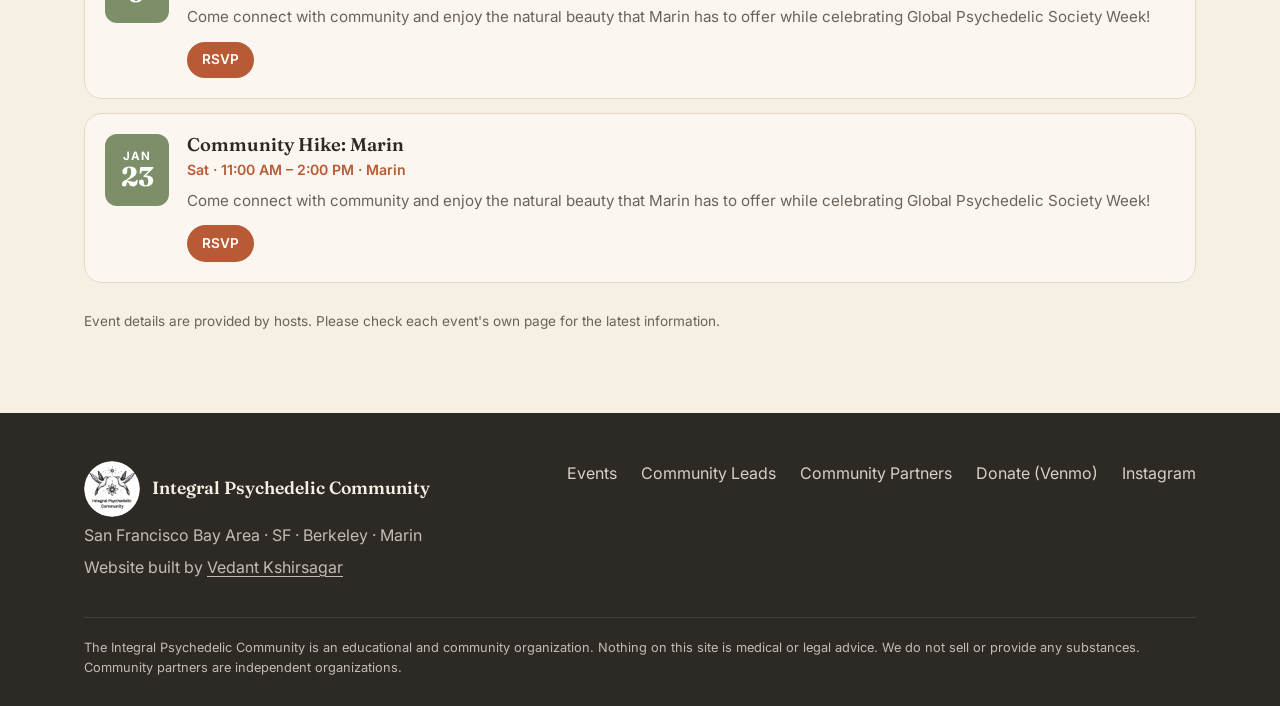
==== commit 62aae648: "Change site Instagram to @integralwithkatherine" ====
--- a/events.html
+++ b/events.html
@@ -22,7 +22,7 @@
 <header class="site-header"><div class="wrap hdr">
   <a class="brand" href="index.html"><img src="assets/mark.png" alt="" width="61" height="40"><span>Integral Psychedelic Community</span></a>
   <button class="burger" aria-label="Open menu">☰</button>
-  <nav class="nav" aria-label="Main"><a href="index.html">Home</a><a href="events.html" aria-current="page">Events</a><a href="leads.html">Community Leads</a><a href="partners.html">Community Partners</a><a class="insta" href="https://www.instagram.com/integral.psych3delic/" target="_blank" rel="noopener" aria-label="Instagram"><svg viewBox="0 0 24 24" width="22" height="22" aria-hidden="true"><rect x="3" y="3" width="18" height="18" rx="5" fill="none" stroke="currentColor" stroke-width="2"/><circle cx="12" cy="12" r="4" fill="none" stroke="currentColor" stroke-width="2"/><circle cx="17.5" cy="6.5" r="1.3" fill="currentColor"/></svg></a><a class="btn btn-sm btn-primary" href="https://venmo.com/u/hummingbirdmagic" target="_blank" rel="noopener">Donate</a></nav>
+  <nav class="nav" aria-label="Main"><a href="index.html">Home</a><a href="events.html" aria-current="page">Events</a><a href="leads.html">Community Leads</a><a href="partners.html">Community Partners</a><a class="insta" href="https://www.instagram.com/integralwithkatherine/" target="_blank" rel="noopener" aria-label="Instagram"><svg viewBox="0 0 24 24" width="22" height="22" aria-hidden="true"><rect x="3" y="3" width="18" height="18" rx="5" fill="none" stroke="currentColor" stroke-width="2"/><circle cx="12" cy="12" r="4" fill="none" stroke="currentColor" stroke-width="2"/><circle cx="17.5" cy="6.5" r="1.3" fill="currentColor"/></svg></a><a class="btn btn-sm btn-primary" href="https://venmo.com/u/hummingbirdmagic" target="_blank" rel="noopener">Donate</a></nav>
 </div></header>
 <main>
 <div class="wrap">
@@ -35,7 +35,7 @@
 </main>
 <footer class="site-footer"><div class="wrap foot">
   <div><a class="brand" href="index.html"><img src="assets/logo-circle.png" alt="Integral Psychedelic Community logo" width="56" height="56"><span>Integral Psychedelic Community</span></a><p>San Francisco Bay Area · SF · Berkeley · Marin</p><p class="credit">Website built by <a href="https://www.linkedin.com/in/vedant-kshirsagar/" target="_blank" rel="noopener">Vedant Kshirsagar</a></p></div>
-  <div class="foot-links"><a href="events.html">Events</a><a href="leads.html">Community Leads</a><a href="partners.html">Community Partners</a><a href="https://venmo.com/u/hummingbirdmagic" target="_blank" rel="noopener">Donate (Venmo)</a><a href="https://www.instagram.com/integral.psych3delic/" target="_blank" rel="noopener">Instagram</a></div>
+  <div class="foot-links"><a href="events.html">Events</a><a href="leads.html">Community Leads</a><a href="partners.html">Community Partners</a><a href="https://venmo.com/u/hummingbirdmagic" target="_blank" rel="noopener">Donate (Venmo)</a><a href="https://www.instagram.com/integralwithkatherine/" target="_blank" rel="noopener">Instagram</a></div>
   <p class="disclaimer">The Integral Psychedelic Community is an educational and community organization. Nothing on this site is medical or legal advice. We do not sell or provide any substances. Community partners are independent organizations.</p>
 </div></footer>
 </body>
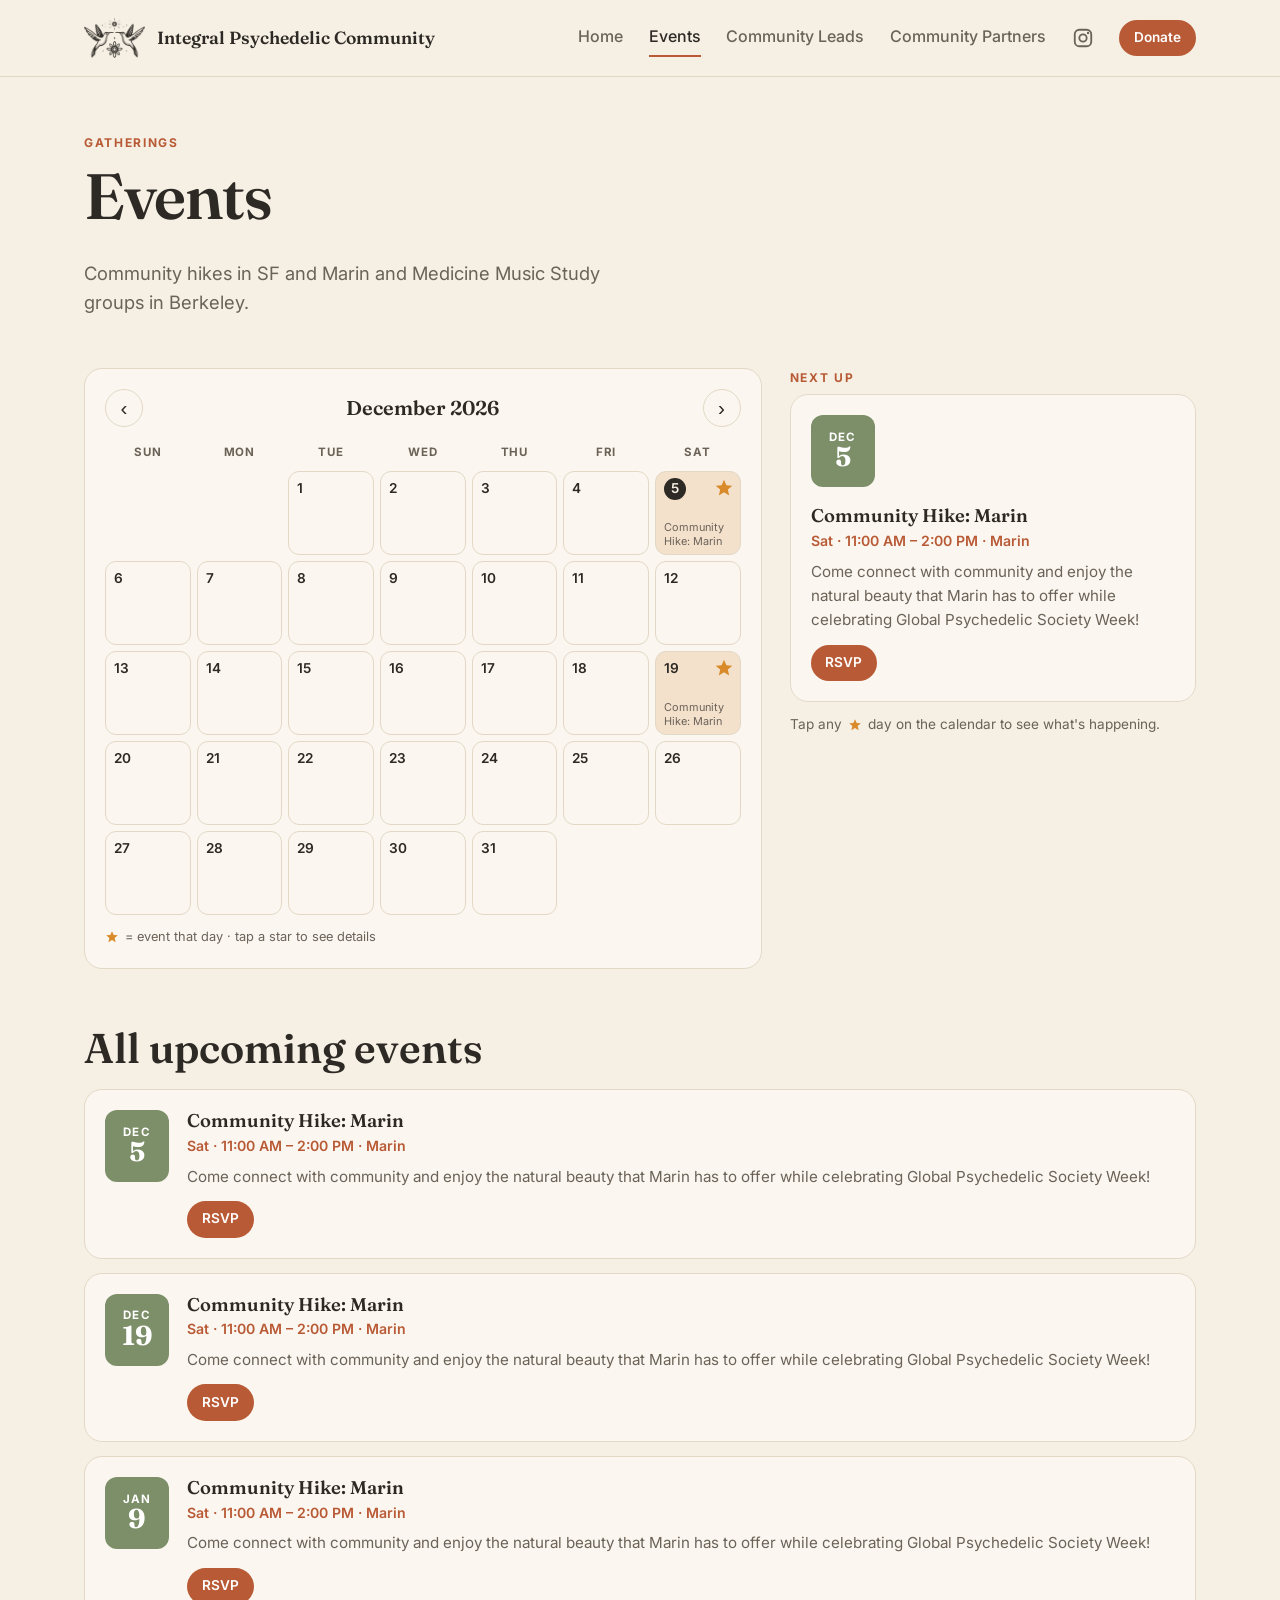
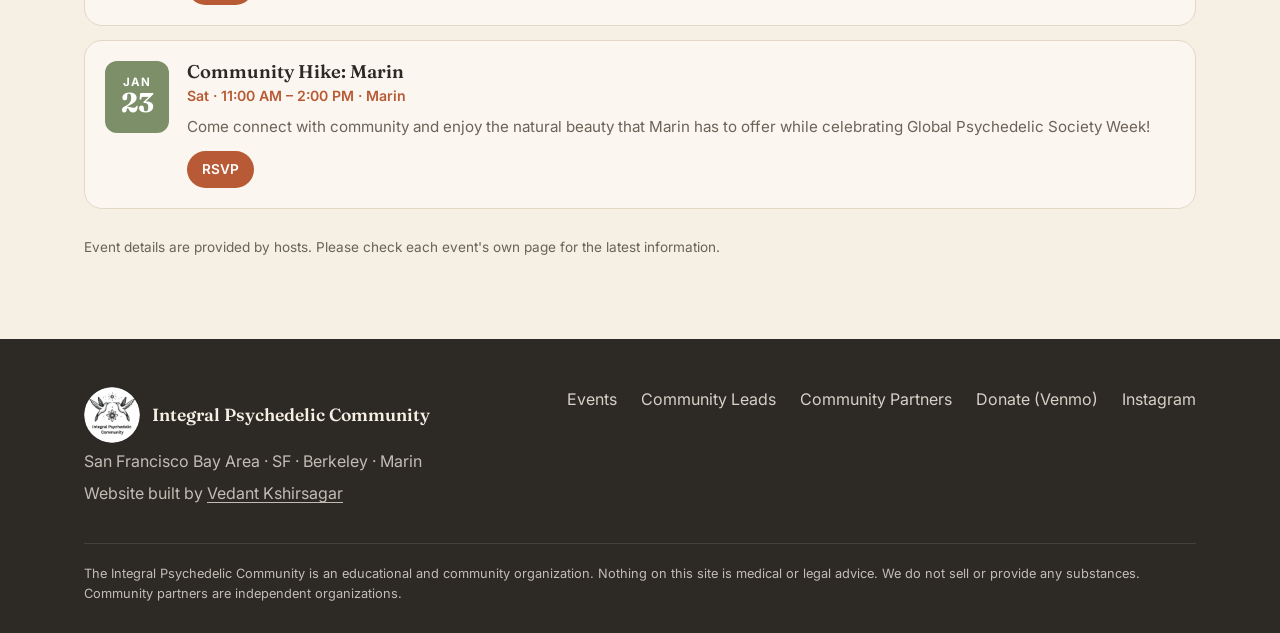
==== commit f5862acc: "Remove sample events and placeholder banner" ====
--- a/events.html
+++ b/events.html
@@ -27,7 +27,6 @@
 <main>
 <div class="wrap">
   <div class="page-head"><div><p class="eyebrow">Gatherings</p><h1>Events</h1><p class="lede">Community hikes in SF and Marin and Medicine Music Study groups in Berkeley.</p></div></div>
-  <p class="notice" id="sample-note">Events marked <span class="tag">Sample</span> are examples. Real events will appear here once the calendar is connected.</p>
   <div class="events-split"><div id="ev-cal"></div><div id="ev-detail" class="detail-panel"></div></div>
   <section class="all-events"><h2>All upcoming events</h2><div class="ev-list" id="ev-all"></div></section>
   <p class="fine">Event details are provided by hosts. Please check each event's own page for the latest information.</p>
--- a/assets/style.css
+++ b/assets/style.css
@@ -50,11 +50,9 @@
 .ev-mon{font-size:.72rem;text-transform:uppercase;letter-spacing:.1em;font-weight:700}.ev-num{font-size:1.7rem;font-weight:700;font-family:var(--font-head)}
 .ev-title{font-size:1.15rem;margin:0 0 .2em}.ev-meta{color:var(--accent);font-weight:600;font-size:.88rem;margin:0 0 .5em}.ev-desc{color:var(--muted);margin:0 0 .8em;font-size:.95rem}
 .ev-actions{display:flex;gap:8px;flex-wrap:wrap}
-.tag{display:inline-block;font-size:.68rem;font-weight:700;letter-spacing:.06em;text-transform:uppercase;padding:2px 8px;border-radius:999px;background:var(--line);color:var(--muted);vertical-align:middle;margin-left:6px;font-family:var(--font-body)}
 .cta-band{display:grid;grid-template-columns:repeat(2,1fr);gap:28px;margin:80px 0 96px;padding:36px;border-radius:var(--radius);background:var(--forest);color:var(--bg)}
 .cta-band p{opacity:.85}
 .page-head{display:flex;justify-content:space-between;align-items:flex-end;gap:24px;flex-wrap:wrap;padding:56px 0 32px}
-.notice{background:var(--event-bg);border:1px solid #ecc9a4;border-radius:12px;padding:12px 16px;font-size:.9rem;margin-bottom:24px}
 .events-split{display:grid;grid-template-columns:1.25fr .75fr;gap:28px;align-items:start}
 .cal{background:var(--surface);border:1px solid var(--line);border-radius:var(--radius);padding:20px}
 .cal-head{display:flex;align-items:center;justify-content:space-between;margin-bottom:12px}.cal-head h3{margin:0}
